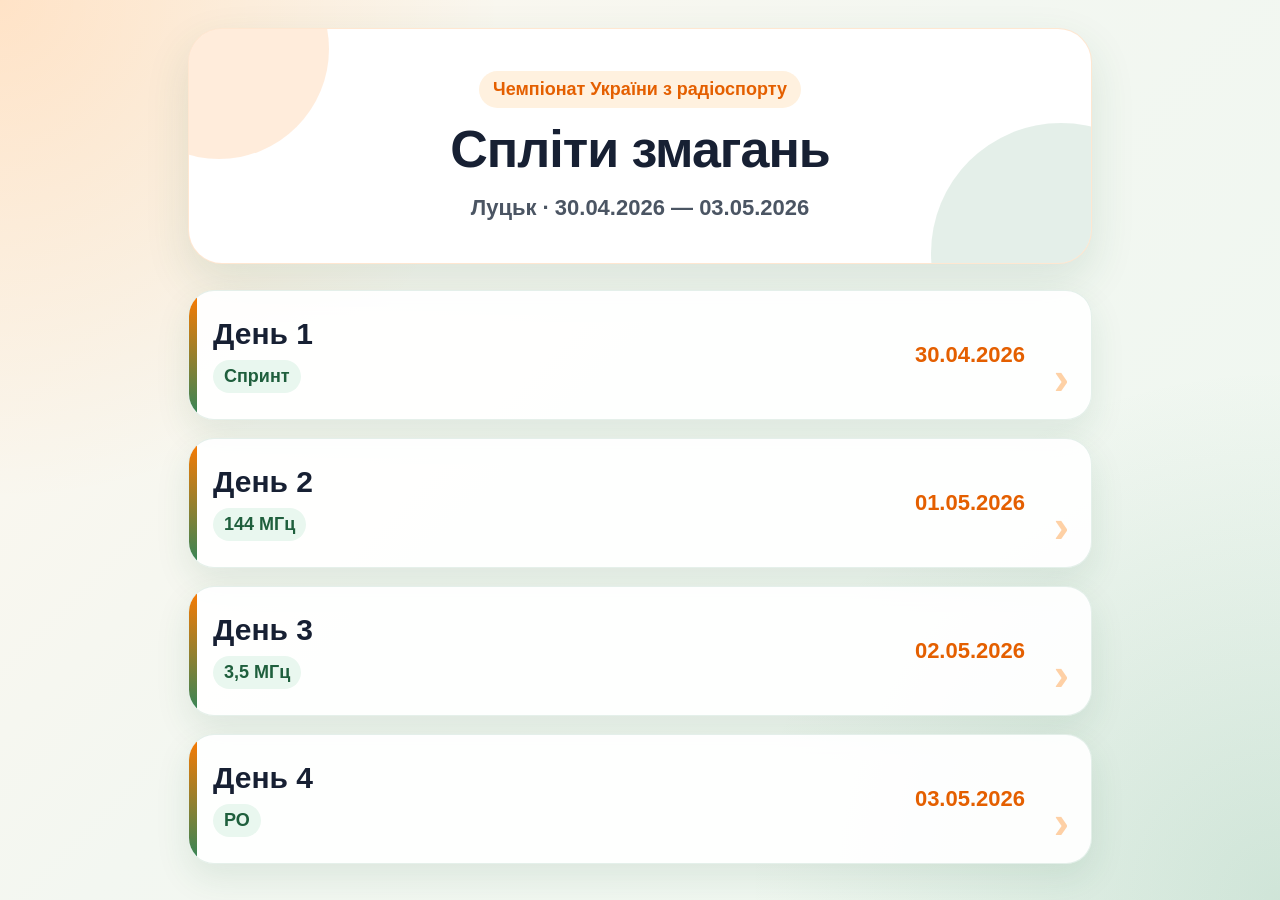
==== index.html @ 20be37be "Add files via upload" ====
<!DOCTYPE html>
<html lang="uk">
<head>
  <meta charset="UTF-8" />
  <meta name="viewport" content="width=device-width, initial-scale=1.0" />
  <title>Спліти змагань</title>
  <link rel="stylesheet" href="style.css" />
</head>
<body>

  <main class="container">
    <section class="hero">
      <p class="label">Чемпіонат України з радіоспорту</p>
      <h1>Спліти змагань</h1>
      <p class="subtitle">Луцьк · 30.04.2026 — 03.05.2026</p>
    </section>

    <section class="cards">
      <a class="card" href="splits/day-1.html">
        <div>
          <span>День 1</span>
          <p>Спринт</p>
        </div>
        <strong>30.04.2026</strong>
      </a>

      <a class="card" href="splits/day-2.html">
        <div>
          <span>День 2</span>
          <p>144 МГц</p>
        </div>
        <strong>01.05.2026</strong>
      </a>

      <a class="card" href="splits/day-3.html">
        <div>
          <span>День 3</span>
          <p>3,5 МГц</p>
        </div>
        <strong>02.05.2026</strong>
      </a>

      <a class="card" href="splits/day-4.html">
        <div>
          <span>День 4</span>
          <p>РО</p>
        </div>
        <strong>03.05.2026</strong>
      </a>
    </section>
  </main>

</body>
</html>
---- style.css ----
* {
  box-sizing: border-box;
}

:root {
  --orange: #ff7a00;
  --orange-dark: #e45f00;
  --green: #2f855a;
  --green-dark: #1f5f3d;
  --dark: #172033;
  --text: #4b5563;
  --bg: #f3f7f1;
  --white: #ffffff;
}

body {
  margin: 0;
  font-family: Arial, Helvetica, sans-serif;
  color: var(--dark);
  background:
    radial-gradient(circle at top left, rgba(255, 122, 0, 0.16), transparent 32%),
    radial-gradient(circle at bottom right, rgba(47, 133, 90, 0.16), transparent 34%),
    linear-gradient(135deg, #fff7ed 0%, #f3f7f1 45%, #eef7f0 100%);
  min-height: 100vh;
}

.container {
  max-width: 940px;
  margin: 0 auto;
  padding: 28px 18px;
}

.hero {
  position: relative;
  overflow: hidden;
  background: var(--white);
  border-radius: 34px;
  padding: 42px 24px;
  text-align: center;
  box-shadow: 0 18px 45px rgba(31, 95, 61, 0.12);
  margin-bottom: 26px;
  border: 1px solid rgba(255, 122, 0, 0.18);
}

.hero::before {
  content: "";
  position: absolute;
  width: 220px;
  height: 220px;
  background: rgba(255, 122, 0, 0.14);
  border-radius: 50%;
  top: -90px;
  left: -80px;
}

.hero::after {
  content: "";
  position: absolute;
  width: 260px;
  height: 260px;
  background: rgba(47, 133, 90, 0.13);
  border-radius: 50%;
  right: -100px;
  bottom: -120px;
}

.label,
h1,
.subtitle {
  position: relative;
  z-index: 1;
}

.label {
  display: inline-block;
  margin: 0 0 14px;
  padding: 8px 14px;
  border-radius: 999px;
  background: #fff1df;
  color: var(--orange-dark);
  font-weight: 800;
  font-size: 18px;
}

h1 {
  margin: 0;
  font-size: 52px;
  line-height: 1.05;
  font-weight: 900;
  letter-spacing: -1px;
}

.subtitle {
  margin: 18px 0 0;
  color: var(--text);
  font-size: 22px;
  font-weight: 600;
}

.cards {
  display: grid;
  gap: 18px;
}

.card {
  position: relative;
  overflow: hidden;
  display: flex;
  justify-content: space-between;
  align-items: center;
  gap: 18px;
  background: rgba(255, 255, 255, 0.92);
  color: var(--dark);
  text-decoration: none;
  padding: 26px 24px;
  border-radius: 26px;
  box-shadow: 0 14px 34px rgba(31, 95, 61, 0.1);
  border: 1px solid rgba(47, 133, 90, 0.12);
  transition: transform 0.18s ease, box-shadow 0.18s ease, border-color 0.18s ease;
}

.card::before {
  content: "";
  position: absolute;
  width: 8px;
  height: 100%;
  left: 0;
  top: 0;
  background: linear-gradient(180deg, var(--orange), var(--green));
}

.card::after {
  content: "›";
  position: absolute;
  right: 22px;
  bottom: 14px;
  color: rgba(255, 122, 0, 0.35);
  font-size: 46px;
  font-weight: 900;
}

.card:hover {
  transform: translateY(-3px);
  box-shadow: 0 20px 45px rgba(31, 95, 61, 0.16);
  border-color: rgba(255, 122, 0, 0.35);
}

.card span {
  display: block;
  font-size: 30px;
  font-weight: 900;
}

.card p {
  display: inline-block;
  margin: 9px 0 0;
  padding: 6px 11px;
  color: var(--green-dark);
  background: #e9f7ef;
  border-radius: 999px;
  font-size: 18px;
  font-weight: 800;
}

.card strong {
  position: relative;
  z-index: 1;
  color: var(--orange-dark);
  font-size: 22px;
  white-space: nowrap;
  padding-right: 42px;
}

@media (max-width: 520px) {
  .container {
    padding: 18px 12px;
  }

  .hero {
    padding: 34px 18px;
    border-radius: 28px;
  }

  .label {
    font-size: 15px;
  }

  h1 {
    font-size: 36px;
  }

  .subtitle {
    font-size: 17px;
  }

  .card {
    padding: 22px 18px;
    border-radius: 24px;
  }

  .card span {
    font-size: 25px;
  }

  .card p {
    font-size: 16px;
  }

  .card strong {
    font-size: 18px;
    padding-right: 32px;
  }
}
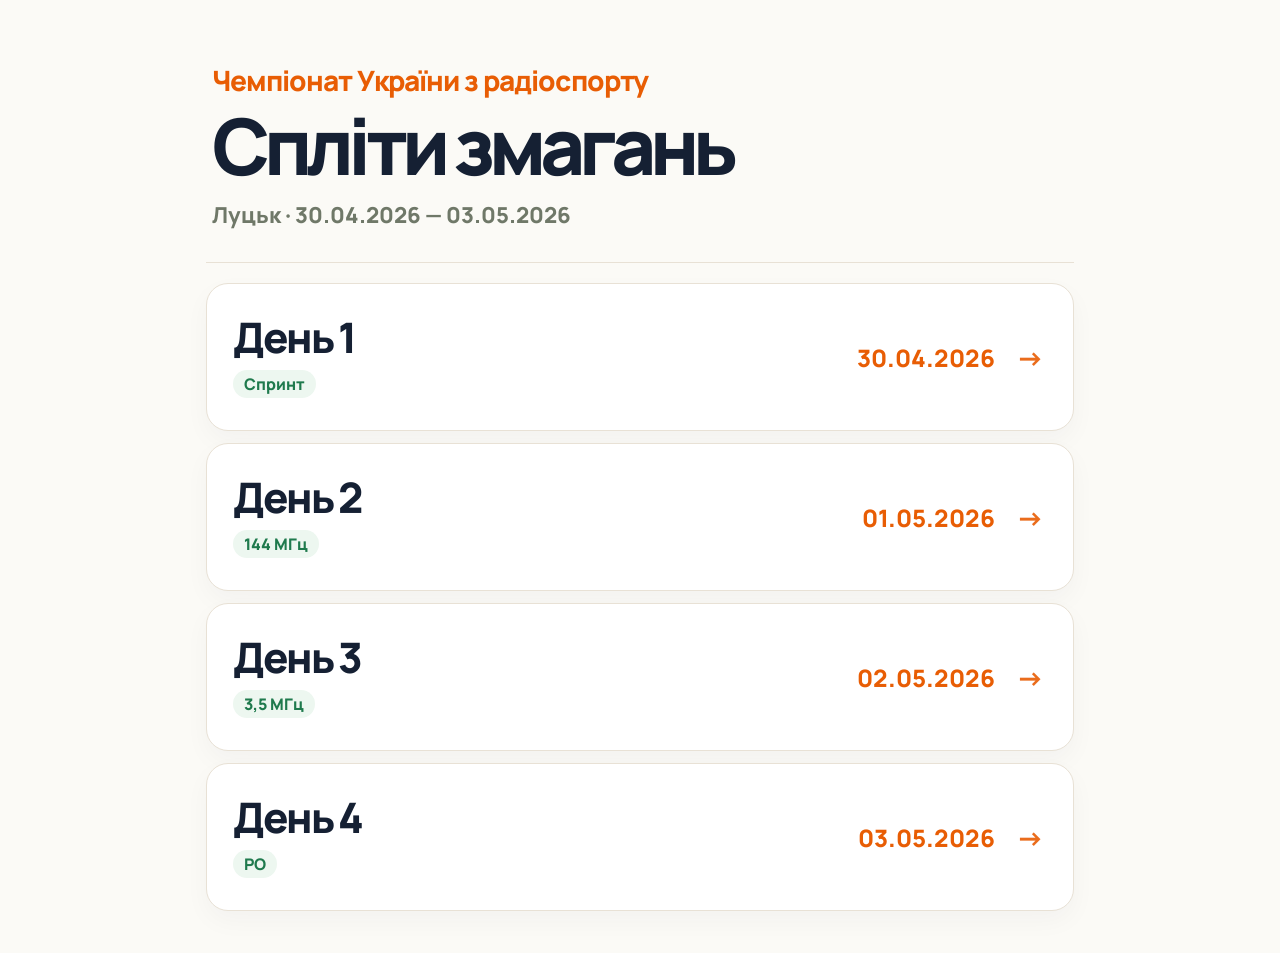
==== commit 428804da: "Add files via upload" ====
--- a/index.html
+++ b/index.html
@@ -4,6 +4,11 @@
   <meta charset="UTF-8" />
   <meta name="viewport" content="width=device-width, initial-scale=1.0" />
   <title>Спліти змагань</title>
+
+  <link rel="preconnect" href="https://fonts.googleapis.com">
+  <link rel="preconnect" href="https://fonts.gstatic.com" crossorigin>
+  <link href="https://fonts.googleapis.com/css2?family=Manrope:wght@500;700;800;900&display=swap" rel="stylesheet">
+
   <link rel="stylesheet" href="style.css" />
 </head>
 <body>
--- a/style.css
+++ b/style.css
@@ -3,211 +3,180 @@
 }
 
 :root {
-  --orange: #ff7a00;
-  --orange-dark: #e45f00;
-  --green: #2f855a;
-  --green-dark: #1f5f3d;
-  --dark: #172033;
-  --text: #4b5563;
-  --bg: #f3f7f1;
+  --bg: #fbfaf6;
   --white: #ffffff;
+  --dark: #152033;
+  --muted: #6f7868;
+  --orange: #e85d04;
+  --green: #1f7a4d;
+  --green-soft: #edf7f0;
+  --border: #e8e1d5;
 }
 
 body {
   margin: 0;
-  font-family: Arial, Helvetica, sans-serif;
+  min-height: 100vh;
+  font-family: "Manrope", Arial, Helvetica, sans-serif;
   color: var(--dark);
-  background:
-    radial-gradient(circle at top left, rgba(255, 122, 0, 0.16), transparent 32%),
-    radial-gradient(circle at bottom right, rgba(47, 133, 90, 0.16), transparent 34%),
-    linear-gradient(135deg, #fff7ed 0%, #f3f7f1 45%, #eef7f0 100%);
-  min-height: 100vh;
+  background: var(--bg);
 }
 
 .container {
-  max-width: 940px;
+  max-width: 900px;
   margin: 0 auto;
-  padding: 28px 18px;
+  padding: 30px 16px 42px;
 }
 
 .hero {
-  position: relative;
-  overflow: hidden;
-  background: var(--white);
-  border-radius: 34px;
-  padding: 42px 24px;
-  text-align: center;
-  box-shadow: 0 18px 45px rgba(31, 95, 61, 0.12);
-  margin-bottom: 26px;
-  border: 1px solid rgba(255, 122, 0, 0.18);
-}
-
-.hero::before {
-  content: "";
-  position: absolute;
-  width: 220px;
-  height: 220px;
-  background: rgba(255, 122, 0, 0.14);
-  border-radius: 50%;
-  top: -90px;
-  left: -80px;
-}
-
-.hero::after {
-  content: "";
-  position: absolute;
-  width: 260px;
-  height: 260px;
-  background: rgba(47, 133, 90, 0.13);
-  border-radius: 50%;
-  right: -100px;
-  bottom: -120px;
-}
-
-.label,
-h1,
-.subtitle {
-  position: relative;
-  z-index: 1;
+  padding: 34px 6px 32px;
+  margin-bottom: 20px;
+  border-bottom: 1px solid var(--border);
 }
 
 .label {
-  display: inline-block;
-  margin: 0 0 14px;
-  padding: 8px 14px;
-  border-radius: 999px;
-  background: #fff1df;
-  color: var(--orange-dark);
-  font-weight: 800;
-  font-size: 18px;
+  margin: 0 0 12px;
+  color: var(--orange);
+  font-size: clamp(19px, 2.7vw, 28px);
+  font-weight: 900;
+  line-height: 1.15;
+  letter-spacing: -0.035em;
 }
 
 h1 {
   margin: 0;
-  font-size: 52px;
-  line-height: 1.05;
+  max-width: 780px;
+  color: var(--dark);
+  font-size: clamp(46px, 8vw, 78px);
+  line-height: 0.95;
+  letter-spacing: -0.075em;
   font-weight: 900;
-  letter-spacing: -1px;
 }
 
 .subtitle {
   margin: 18px 0 0;
-  color: var(--text);
-  font-size: 22px;
-  font-weight: 600;
+  color: var(--muted);
+  font-size: clamp(16px, 2.5vw, 22px);
+  font-weight: 800;
 }
 
 .cards {
   display: grid;
-  gap: 18px;
+  gap: 12px;
 }
 
 .card {
   position: relative;
-  overflow: hidden;
-  display: flex;
-  justify-content: space-between;
+  display: grid;
+  grid-template-columns: 1fr auto 34px;
   align-items: center;
   gap: 18px;
-  background: rgba(255, 255, 255, 0.92);
+  min-height: 148px;
+  padding: 26px;
+  text-decoration: none;
   color: var(--dark);
-  text-decoration: none;
-  padding: 26px 24px;
-  border-radius: 26px;
-  box-shadow: 0 14px 34px rgba(31, 95, 61, 0.1);
-  border: 1px solid rgba(47, 133, 90, 0.12);
+  background: var(--white);
+  border: 1px solid var(--border);
+  border-radius: 22px;
+  box-shadow: 0 10px 26px rgba(21, 32, 51, 0.035);
   transition: transform 0.18s ease, box-shadow 0.18s ease, border-color 0.18s ease;
 }
 
-.card::before {
-  content: "";
-  position: absolute;
-  width: 8px;
-  height: 100%;
-  left: 0;
-  top: 0;
-  background: linear-gradient(180deg, var(--orange), var(--green));
-}
-
-.card::after {
-  content: "›";
-  position: absolute;
-  right: 22px;
-  bottom: 14px;
-  color: rgba(255, 122, 0, 0.35);
-  font-size: 46px;
-  font-weight: 900;
-}
-
 .card:hover {
-  transform: translateY(-3px);
-  box-shadow: 0 20px 45px rgba(31, 95, 61, 0.16);
-  border-color: rgba(255, 122, 0, 0.35);
+  transform: translateY(-2px);
+  border-color: rgba(232, 93, 4, 0.45);
+  box-shadow: 0 18px 38px rgba(21, 32, 51, 0.075);
 }
 
 .card span {
   display: block;
-  font-size: 30px;
+  font-size: clamp(30px, 5vw, 42px);
+  line-height: 1;
+  font-weight: 900;
+  letter-spacing: -0.055em;
+}
+
+.card p {
+  display: inline-flex;
+  align-items: center;
+  margin: 12px 0 0;
+  padding: 6px 11px;
+  color: var(--green);
+  background: var(--green-soft);
+  border-radius: 999px;
+  font-size: 16px;
+  line-height: 1;
   font-weight: 900;
 }
 
-.card p {
-  display: inline-block;
-  margin: 9px 0 0;
-  padding: 6px 11px;
-  color: var(--green-dark);
-  background: #e9f7ef;
-  border-radius: 999px;
-  font-size: 18px;
-  font-weight: 800;
+.card strong {
+  color: var(--orange);
+  font-size: clamp(18px, 3vw, 24px);
+  font-weight: 900;
+  white-space: nowrap;
 }
 
-.card strong {
-  position: relative;
-  z-index: 1;
-  color: var(--orange-dark);
-  font-size: 22px;
-  white-space: nowrap;
-  padding-right: 42px;
+.card::after {
+  content: "→";
+  display: flex;
+  align-items: center;
+  justify-content: center;
+  color: var(--orange);
+  font-size: 28px;
+  font-weight: 900;
+  opacity: 0.9;
+  transition: transform 0.18s ease;
 }
 
-@media (max-width: 520px) {
+.card:hover::after {
+  transform: translateX(4px);
+}
+
+@media (max-width: 600px) {
   .container {
-    padding: 18px 12px;
+    padding: 20px 12px 32px;
   }
 
   .hero {
-    padding: 34px 18px;
-    border-radius: 28px;
+    padding: 26px 2px 28px;
+    margin-bottom: 16px;
   }
 
   .label {
-    font-size: 15px;
+    font-size: 19px;
   }
 
   h1 {
-    font-size: 36px;
+    font-size: clamp(40px, 13vw, 58px);
   }
 
   .subtitle {
-    font-size: 17px;
+    font-size: 16px;
   }
 
   .card {
-    padding: 22px 18px;
-    border-radius: 24px;
+    grid-template-columns: 1fr auto;
+    min-height: 136px;
+    padding: 22px 20px;
+    border-radius: 20px;
+  }
+
+  .card strong {
+    align-self: start;
+    font-size: 18px;
+  }
+
+  .card::after {
+    position: absolute;
+    right: 20px;
+    bottom: 20px;
+    font-size: 24px;
   }
 
   .card span {
-    font-size: 25px;
+    font-size: 34px;
   }
 
   .card p {
-    font-size: 16px;
-  }
-
-  .card strong {
-    font-size: 18px;
-    padding-right: 32px;
+    font-size: 15px;
   }
 }
